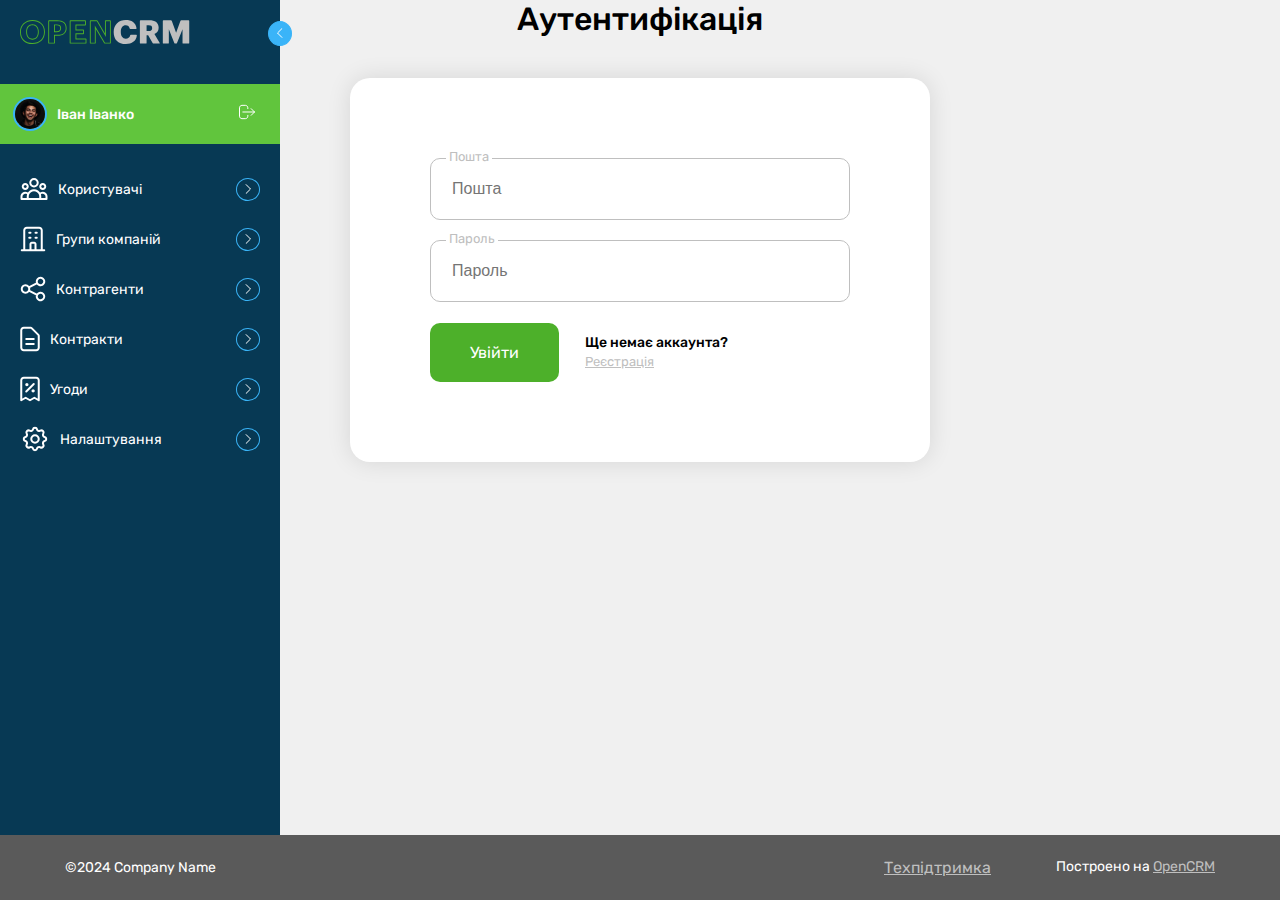
==== resources/views/dashboard/index.html @ ef846bdd "add sidenav" ====
<!DOCTYPE html>
<html lang="en">
<head>
    <meta charset="UTF-8">
    <meta name="viewport" content="width=device-width, initial-scale=1.0">
    <title>Авторизація | CRM</title>
    <link rel="stylesheet" href="../../css/style.css">
</head>
<body>
    <header>
        <nav class="sidenav">
            <img src="../../../assets/img/logolight.svg" alt="Logo" class="logo">
            <a href="" class="sidenav__green-item"><img src="../../../assets/img/avatar.png" alt="User">Іван Іванко</a>
            <ul>
                <li><a href=""><img src="../../../assets/img/icon/users.svg" alt="User">Користувачі</a></li>
                <li><a href=""><img src="../../../assets/img/icon/groups company.svg" alt="Groups company">Групи компаній</a></li>
                <li><a href=""><img src="../../../assets/img/icon/counterparties.svg" alt="Counterparties">Контрагенти</a></li>
                <li><a href=""><img src="../../../assets/img/icon/document.svg" alt="Document">Контракти</a></li>
                <li><a href=""><img src="../../../assets/img/icon/discount.svg" alt="Discount">Угоди</a></li>
                <li><a href=""><img src="../../../assets/img/icon/settings.svg" alt="Settings">Налаштування</a></li>
            </ul>
        </nav>
    </header>
    <main>
        <h1 class="title">Аутентифікація</h1>
        <form action="" style="width: 580px;" class="form">
            <div class="form__input-text">
                <input type="email" name="email" placeholder="Пошта" id="email">
                <label for="email">Пошта</label>
            </div>
            <div class="form__input-text">
                <input type="password" name="password" placeholder="Пароль" id="password">
                <label for="password">Пароль</label>
            </div>
            <div class="form__bottom">
                <a href="" class="button btn-success">Увійти</a>
                <div class="form__bottom-right">
                    <h6 class="block-title">Ще немає аккаунта?</h6>
                    <a href="register.html" class="block-subtitle">Реєстрація</a>
                </div>
            </div>
        </form>
    </main>
    <footer class="footer">
        <h6 class="footer__text">©2024 Company Name</h6>
        <div class="footer__right">
            <a href="" class="link">Техпідтримка</a>
            <h6 class="footer__text">Построено на <a href="" class="link">OpenCRM</a></h6>
        </div>
    </footer>
</body>
</html>
---- resources/css/style.css ----
@import url('https://fonts.googleapis.com/css2?family=Rubik:wght@400;500&display=swap');
/* ~~~~~~~~~~~~ Reset style ~~~~~~~~~~~~ */
* {box-sizing: border-box;}
h1, h2, h3, h4, p {margin-top: 0;margin-bottom: 0;}
ul {margin-top: 0;margin-bottom: 0;padding-left: 0;}
img {display: block;max-width: 100%;height: auto;}
body {
    overflow: hidden;
    background-color: var(--clr-neutral);
    font-family: 'Rubik', sans-serif;
    margin: 0;

    display: flex;
    flex-direction: column;
    min-height: 100vh;
}
main {flex-grow: 1;}
/* ~~~~~~~~~~~~~~~~~~~~~~~~~~~~~~~~~~~~~~ */
:root {
    --clr-primary: #4DB02A;
    --clr-lightsuccess: #61c53d;
    --clr-neutral: #F0F0F0;
    --clr-grey: #5A5A5A;
    --clr-lightgrey: #BFBFBF;
    --clr-secondary: #073954;
    --clr-lightsecondary: #3AB4F8;
}
.title {
    font-family: 'Rubik', sans-serif;
    font-weight: 500;
    font-size: 36;
    text-align: center;
}
.block-title {
    font-size: 14px;
    color: black;
    font-weight: 500;
    margin: 0;
}
.block-subtitle {
    color: var(--clr-lightgrey);
    font-size: 13px;
}
.button {
    padding: 20px 40px;
    border-radius: 10px;
    background-color: var(--clr-primary);
    color: white;
    text-decoration: none;
    transition: 0.2s;
}
.button:hover {
    background-color: var(--clr-lightsuccess);
}
.link {
    color: var(--clr-lightgrey);
}
/* ~~~~~~~~~~~~~~~ Header ~~~~~~~~~~~~~~~ */
.logo {
    width: 300px;
    margin: 50px auto 75px;
}
/* ~~~~~~~~~~~~~~ Sidenav ~~~~~~~~~~~~~~~ */
.sidenav {
    height: 100%;
    width: 280px;
    position: fixed;
    z-index: 1;
    background-color: var(--clr-secondary);
    padding-top: 20px;
}
.sidenav::after {
    content: url('../../assets/img/icon/arrow.svg');
    position: absolute;
    transform: rotate(180deg);
    top: 21px;
    right: -32px;
    padding: 2px 8px;
    border: solid 1px var(--clr-lightsecondary);
    border-radius: 50%;
    margin-right: 20px;
    transition: 0.2s;
    cursor: pointer;
    background-color: var(--clr-lightsecondary);
}
.sidenav .logo {
    width: 170px;
    margin: 0 0 0 20px;
}
.sidenav ul li {
    height: 50px;
    width: 100%;
    display: flex;
    justify-content: space-between;
    align-items: center;
}
.sidenav ul li a::after {
    content: url('../../assets/img/icon/arrow.svg');
    position: absolute;
    right: 0;
    padding: 2px 8px;
    border: solid 1px var(--clr-lightsecondary);
    border-radius: 50%;
    margin-right: 20px;
    transition: 0.2s;
}
.sidenav ul li a {
    width: 100%;
    display: flex;
    align-items: center;
    gap: 10px;
    text-decoration: none;
    font-size: 14px;
    color: white;
    padding: 20px;
}
.sidenav__green-item {
    width: 100%;
    display: flex;
    align-items: center;
    gap: 10px;
    text-decoration: none;
    font-size: 14px;
    color: white;
    padding: 13px;
    background-color: var(--clr-lightsuccess);
    margin: 40px 0 20px;
    font-weight: 500;
}
.sidenav__green-item img {
    border-radius: 50%;
    border: solid 2px var(--clr-lightsecondary);
}
.sidenav__green-item::after {
    content: url('../../assets/img/icon/exit.svg');
    position: absolute;
    right: 0;
    margin-right: 25px;
    transition: 0.2s;
}
.sidenav ul li a:hover::after {
    background-color: var(--clr-lightsecondary);
}
.sidenav ul li:hover {
    box-shadow: 0 0 10px #00000038;
}
/* ~~~~~~~~~~~~~~~~ Form ~~~~~~~~~~~~~~~~ */
form {
    padding: 80px;
    background-color: white;
    border-radius: 20px;
    box-shadow: 0 0 25px #0000001c;
    margin: 40px auto 0;
}
.form__input-text {
    position: relative;
}
.form__input-text input {
    border: none;
    outline: none;
    font-size: 16px;
    padding: 21px;
    border-radius: 10px;
    border: solid 1px var(--clr-lightgrey);
    color: var(--clr-lightgrey);
    position: relative;
    margin-bottom: 20px;
    transition: 0.2s;
    width: 100%;
}
.form__input-text label {
    position: absolute;
    left: 16px;
    top: -9px;
    background-color: white;
    padding: 0 3px;
    font-size: 13px;
    color: var(--clr-lightgrey);
}
.form__input-text input:focus {
    box-shadow: 0 0 10px rgba(0, 0, 0, 0.11);
    border: solid 1px black;
    color: black;
}
.form__bottom {
    display: flex;
    justify-content: space-between;
    align-items: center;
    width: 298px;
    height: 60px;
}
/* ~~~~~~~~~~~~~~~ Footer ~~~~~~~~~~~~~~~ */
footer {
    flex-shrink: 0;
    background-color: var(--clr-grey);
    height: 65px;
    width: 100%;
    padding: 20px 65px;
    display: flex;
    justify-content: space-between;
    align-items: center;
    z-index: 2;
}
.footer__text {
    margin: 0;
    font-size: 14px;
    font-weight: 400;
    color: white;
}
.footer__right {
    display: flex;
    justify-content: space-between;
    gap: 65px;
}
/* ~~~~~~~~~~~~~~~~ Media ~~~~~~~~~~~~~~~ */
@media screen and (max-height: 450px) {
    .sidenav {padding-top: 15px;}
    .sidenav a {font-size: 18px;}
}
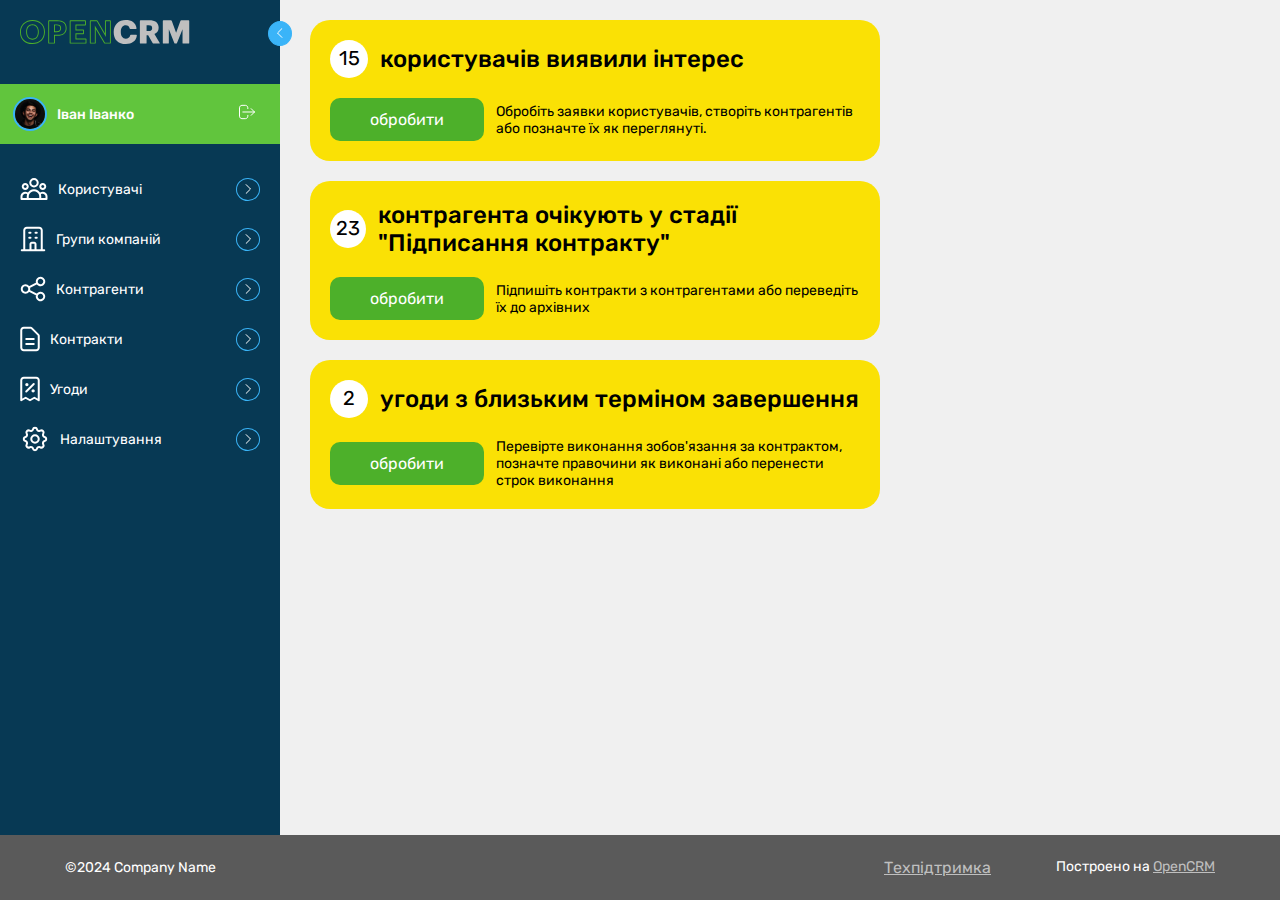
==== commit 18dc1477: "edit dashboard" ====
--- a/resources/views/dashboard/index.html
+++ b/resources/views/dashboard/index.html
@@ -12,34 +12,50 @@
             <img src="../../../assets/img/logolight.svg" alt="Logo" class="logo">
             <a href="" class="sidenav__green-item"><img src="../../../assets/img/avatar.png" alt="User">Іван Іванко</a>
             <ul>
-                <li><a href=""><img src="../../../assets/img/icon/users.svg" alt="User">Користувачі</a></li>
-                <li><a href=""><img src="../../../assets/img/icon/groups company.svg" alt="Groups company">Групи компаній</a></li>
-                <li><a href=""><img src="../../../assets/img/icon/counterparties.svg" alt="Counterparties">Контрагенти</a></li>
-                <li><a href=""><img src="../../../assets/img/icon/document.svg" alt="Document">Контракти</a></li>
-                <li><a href=""><img src="../../../assets/img/icon/discount.svg" alt="Discount">Угоди</a></li>
-                <li><a href=""><img src="../../../assets/img/icon/settings.svg" alt="Settings">Налаштування</a></li>
+                <li><a href=""><img src="../../../assets/img/icons/users.svg" alt="User">Користувачі</a></li>
+                <li><a href=""><img src="../../../assets/img/icons/groups company.svg" alt="Groups company">Групи компаній</a></li>
+                <li><a href=""><img src="../../../assets/img/icons/counterparties.svg" alt="Counterparties">Контрагенти</a></li>
+                <li><a href=""><img src="../../../assets/img/icons/document.svg" alt="Document">Контракти</a></li>
+                <li><a href=""><img src="../../../assets/img/icons/discount.svg" alt="Discount">Угоди</a></li>
+                <li><a href=""><img src="../../../assets/img/icons/settings.svg" alt="Settings">Налаштування</a></li>
             </ul>
         </nav>
     </header>
     <main>
-        <h1 class="title">Аутентифікація</h1>
-        <form action="" style="width: 580px;" class="form">
-            <div class="form__input-text">
-                <input type="email" name="email" placeholder="Пошта" id="email">
-                <label for="email">Пошта</label>
-            </div>
-            <div class="form__input-text">
-                <input type="password" name="password" placeholder="Пароль" id="password">
-                <label for="password">Пароль</label>
-            </div>
-            <div class="form__bottom">
-                <a href="" class="button btn-success">Увійти</a>
-                <div class="form__bottom-right">
-                    <h6 class="block-title">Ще немає аккаунта?</h6>
-                    <a href="register.html" class="block-subtitle">Реєстрація</a>
+        <div class="container">
+            <section class="widgets">
+                <div class="widget-summary-alert">
+                    <div class="widget-summary-alert__flex">
+                        <h5 class="widget-summary-alert__count">15</h5>
+                        <h5 class="widget-summary-alert__info">користувачів виявили інтерес</h5>
+                    </div>
+                    <div class="widget-summary-alert__flex">
+                        <a href="" class="medium-btn button">обробити</a>
+                        <p class="widget-summary-alert__advice">Обробіть заявки користувачів, створіть контрагентів або позначте їх як переглянуті.</p>
+                    </div>
+                </div>
+                <div class="widget-summary-alert">
+                    <div class="widget-summary-alert__flex">
+                        <h5 class="widget-summary-alert__count">23</h5>
+                        <h5 class="widget-summary-alert__info">контрагента очікують у стадії "Підписання контракту"</h5>
+                    </div>
+                    <div class="widget-summary-alert__flex">
+                        <a href="" class="medium-btn button">обробити</a>
+                        <p class="widget-summary-alert__advice">Підпишіть контракти з контрагентами або переведіть їх до архівних</p>
+                    </div>
+                </div>
+                <div class="widget-summary-alert">
+                    <div class="widget-summary-alert__flex">
+                        <h5 class="widget-summary-alert__count">2</h5>
+                        <h5 class="widget-summary-alert__info">угоди з близьким терміном завершення</h5>
+                    </div>
+                    <div class="widget-summary-alert__flex">
+                        <a href="" class="medium-btn button">обробити</a>
+                        <p class="widget-summary-alert__advice">Перевірте виконання зобов'язання за контрактом, позначте правочини як виконані або перенести строк виконання</p>
+                    </div>
                 </div>
             </div>
-        </form>
+        </section>
     </main>
     <footer class="footer">
         <h6 class="footer__text">©2024 Company Name</h6>
--- a/resources/css/style.css
+++ b/resources/css/style.css
@@ -24,6 +24,12 @@
     --clr-lightgrey: #BFBFBF;
     --clr-secondary: #073954;
     --clr-lightsecondary: #3AB4F8;
+    --clr-warning: #FAE105;
+    --clr-secondary20: #DEF3FE;
+}
+.container {
+    margin-left: 290px;
+    padding: 20px;
 }
 .title {
     font-family: 'Rubik', sans-serif;
@@ -52,6 +58,7 @@
 .button:hover {
     background-color: var(--clr-lightsuccess);
 }
+.medium-btn {padding: 12px 40px;}
 .link {
     color: var(--clr-lightgrey);
 }
@@ -59,6 +66,47 @@
 .logo {
     width: 300px;
     margin: 50px auto 75px;
+}
+/* ~~~~~~~~~~~~~~~ Widget ~~~~~~~~~~~~~~~ */
+.widgets {
+    display: flex;
+    flex-direction: column;
+    gap: 20px;
+}
+.widget-summary-alert {
+    width: 60%;
+    background-color: var(--clr-warning);
+    padding: 20px;
+    border-radius: 20px;
+    display: flex;
+    flex-direction: column;
+    gap: 20px;
+}
+.widget-summary-alert__flex {
+    display: flex;
+    align-items: center;
+    gap: 12px;
+}
+.widget-summary-alert__count {
+    font-size: 20px;
+    font-weight: 400;
+    background-color: white;
+    /* padding: 10px 12px; */
+    width: 38px;
+    height: 38px;
+    text-align: center;
+    vertical-align: auto;
+    border-radius: 50%;
+    padding: 6px;
+    margin: 0;
+}
+.widget-summary-alert__info {
+    font-size: 24px;
+    font-weight: 500;
+    margin: 0;
+}
+.widget-summary-alert__advice {
+    font-size: 14px;
 }
 /* ~~~~~~~~~~~~~~ Sidenav ~~~~~~~~~~~~~~~ */
 .sidenav {
@@ -70,7 +118,7 @@
     padding-top: 20px;
 }
 .sidenav::after {
-    content: url('../../assets/img/icon/arrow.svg');
+    content: url('../../assets/img/icons/arrow.svg');
     position: absolute;
     transform: rotate(180deg);
     top: 21px;
@@ -95,7 +143,7 @@
     align-items: center;
 }
 .sidenav ul li a::after {
-    content: url('../../assets/img/icon/arrow.svg');
+    content: url('../../assets/img/icons/arrow.svg');
     position: absolute;
     right: 0;
     padding: 2px 8px;
@@ -132,7 +180,7 @@
     border: solid 2px var(--clr-lightsecondary);
 }
 .sidenav__green-item::after {
-    content: url('../../assets/img/icon/exit.svg');
+    content: url('../../assets/img/icons/exit.svg');
     position: absolute;
     right: 0;
     margin-right: 25px;
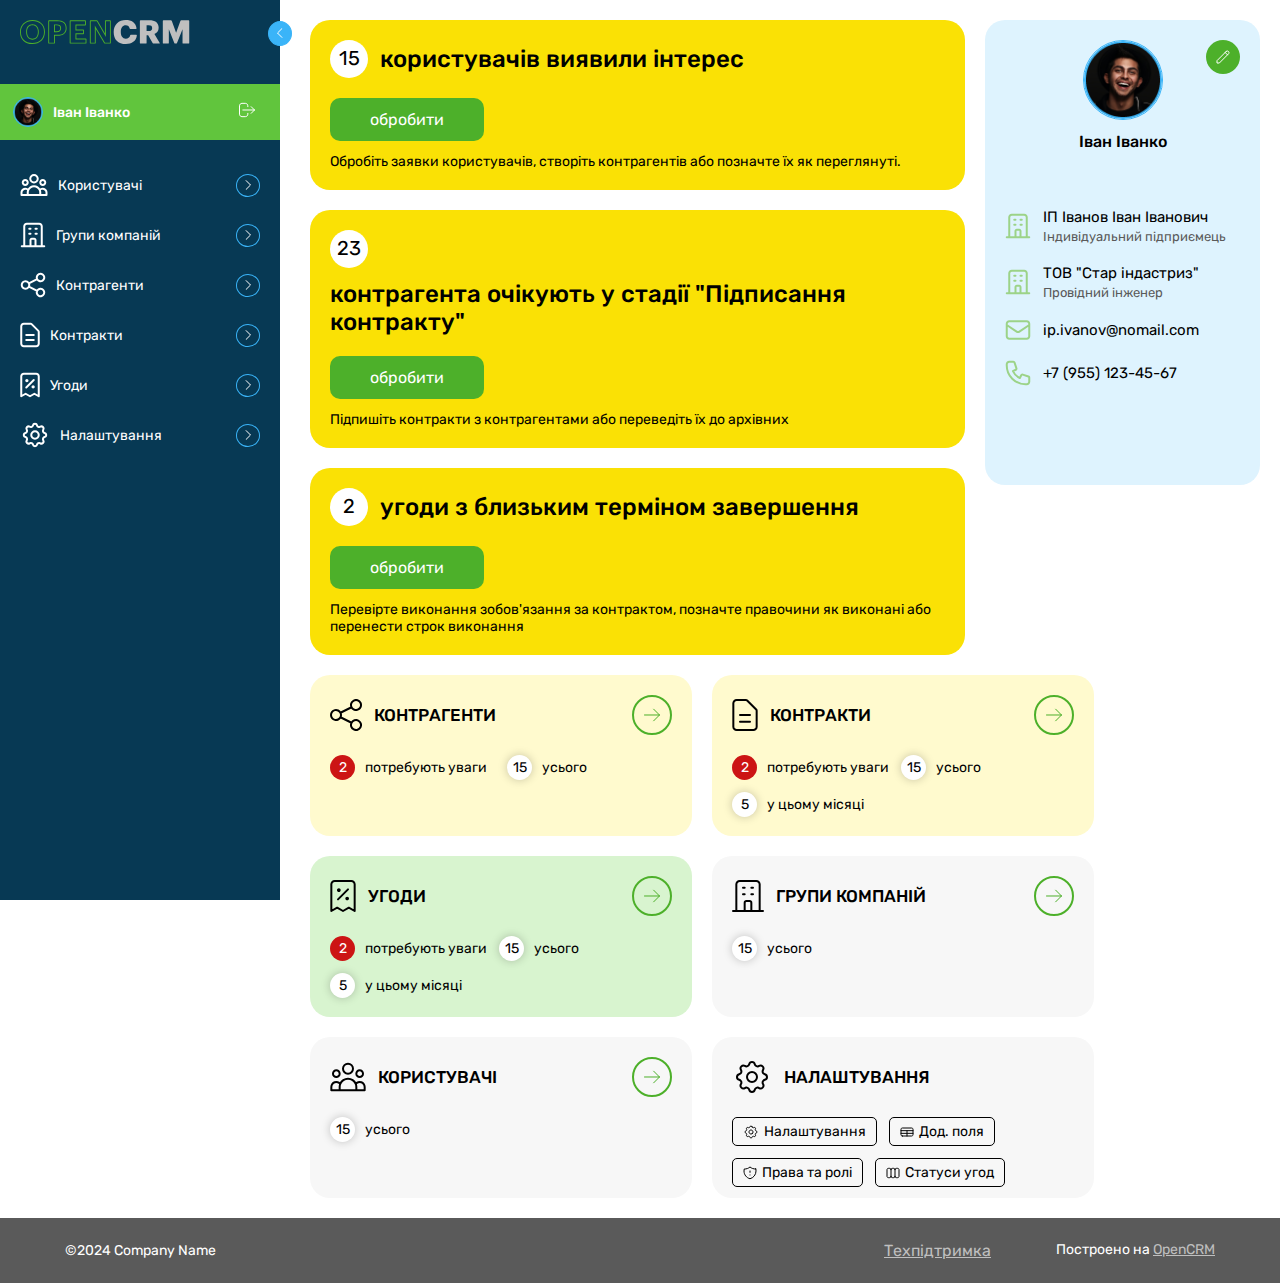
==== commit 4f002e55: "finished develop panel" ====
--- a/resources/views/dashboard/index.html
+++ b/resources/views/dashboard/index.html
@@ -6,11 +6,11 @@
     <title>Авторизація | CRM</title>
     <link rel="stylesheet" href="../../css/style.css">
 </head>
-<body>
+<body style="background-color: white;">
     <header>
         <nav class="sidenav">
             <img src="../../../assets/img/logolight.svg" alt="Logo" class="logo">
-            <a href="" class="sidenav__green-item"><img src="../../../assets/img/avatar.png" alt="User">Іван Іванко</a>
+            <a href="" class="sidenav__green-item"><img class="mini-avatar user-info__avatar" src="../../../assets/img/avatar.png" alt="User">Іван Іванко</a>
             <ul>
                 <li><a href=""><img src="../../../assets/img/icons/users.svg" alt="User">Користувачі</a></li>
                 <li><a href=""><img src="../../../assets/img/icons/groups company.svg" alt="Groups company">Групи компаній</a></li>
@@ -23,39 +23,206 @@
     </header>
     <main>
         <div class="container">
-            <section class="widgets">
-                <div class="widget-summary-alert">
-                    <div class="widget-summary-alert__flex">
-                        <h5 class="widget-summary-alert__count">15</h5>
-                        <h5 class="widget-summary-alert__info">користувачів виявили інтерес</h5>
-                    </div>
-                    <div class="widget-summary-alert__flex">
-                        <a href="" class="medium-btn button">обробити</a>
-                        <p class="widget-summary-alert__advice">Обробіть заявки користувачів, створіть контрагентів або позначте їх як переглянуті.</p>
-                    </div>
-                </div>
-                <div class="widget-summary-alert">
-                    <div class="widget-summary-alert__flex">
-                        <h5 class="widget-summary-alert__count">23</h5>
-                        <h5 class="widget-summary-alert__info">контрагента очікують у стадії "Підписання контракту"</h5>
-                    </div>
-                    <div class="widget-summary-alert__flex">
-                        <a href="" class="medium-btn button">обробити</a>
-                        <p class="widget-summary-alert__advice">Підпишіть контракти з контрагентами або переведіть їх до архівних</p>
-                    </div>
-                </div>
-                <div class="widget-summary-alert">
-                    <div class="widget-summary-alert__flex">
-                        <h5 class="widget-summary-alert__count">2</h5>
-                        <h5 class="widget-summary-alert__info">угоди з близьким терміном завершення</h5>
-                    </div>
-                    <div class="widget-summary-alert__flex">
-                        <a href="" class="medium-btn button">обробити</a>
-                        <p class="widget-summary-alert__advice">Перевірте виконання зобов'язання за контрактом, позначте правочини як виконані або перенести строк виконання</p>
-                    </div>
-                </div>
-            </div>
-        </section>
+            <section class="widgets row">
+                <div class="column" style="width: 100%;">
+                    <div class="widget">
+                        <div class="widget__flex">
+                            <h5 class="widget-summary-alert__count">15</h5>
+                            <h5 class="widget-summary-alert__info">користувачів виявили інтерес</h5>
+                        </div>
+                        <div class="widget__flex">
+                            <a href="" class="medium-btn button">обробити</a>
+                            <p class="widget-summary-alert__advice">Обробіть заявки користувачів, створіть контрагентів або позначте їх як переглянуті.</p>
+                        </div>
+                    </div>
+                    <div class="widget">
+                        <div class="widget__flex">
+                            <h5 class="widget-summary-alert__count">23</h5>
+                            <h5 class="widget-summary-alert__info">контрагента очікують у стадії "Підписання контракту"</h5>
+                        </div>
+                        <div class="widget__flex">
+                            <a href="" class="medium-btn button">обробити</a>
+                            <p class="widget-summary-alert__advice">Підпишіть контракти з контрагентами або переведіть їх до архівних</p>
+                        </div>
+                    </div>
+                    <div class="widget">
+                        <div class="widget__flex">
+                            <h5 class="widget-summary-alert__count">2</h5>
+                            <h5 class="widget-summary-alert__info">угоди з близьким терміном завершення</h5>
+                        </div>
+                        <div class="widget__flex">
+                            <a href="" class="medium-btn button">обробити</a>
+                            <p class="widget-summary-alert__advice">Перевірте виконання зобов'язання за контрактом, позначте правочини як виконані або перенести строк виконання</p>
+                        </div>
+                    </div>
+                </div>
+                <div class="user-info widget">
+                    <div class="user-info__top">
+                        <a class="user-info__edit edit-btn" href=""><img src="../../../assets/img/icons/edit.svg" alt="Edit"></a>
+                        <img class="user-info__avatar" src="../../../assets/img/avatar.png" alt="Avatar">
+                        <h6 class="user-info__name">Іван Іванко</h6>
+                    </div>
+                    <div class="user-info__bottom">
+                        <ul class="user-info__bottom-list">
+                            <li class="user-info__item">
+                                <svg width="26" height="26" viewBox="0 0 26 26" fill="none" xmlns="http://www.w3.org/2000/svg"><path d="M21.75 24.25V4.25C21.75 3.58696 21.4866 2.95107 21.0178 2.48223C20.5489 2.01339 19.913 1.75 19.25 1.75H6.75C6.08696 1.75 5.45107 2.01339 4.98223 2.48223C4.51339 2.95107 4.25 3.58696 4.25 4.25V24.25M21.75 24.25H4.25M21.75 24.25H24.25M21.75 24.25H15.5M4.25 24.25H1.75M4.25 24.25H10.5M15.5 24.25V18C15.5 17.6685 15.3683 17.3505 15.1339 17.1161C14.8995 16.8817 14.5815 16.75 14.25 16.75H11.75C11.4185 16.75 11.1005 16.8817 10.8661 17.1161C10.6317 17.3505 10.5 17.6685 10.5 18V24.25M15.5 24.25H10.5M9.25 6.75H10.5M9.25 11.75H10.5M15.5 6.75H16.75M15.5 11.75H16.75" stroke="#9CD388" stroke-width="2" stroke-linecap="round" stroke-linejoin="round"/></svg>
+                                <div class="user-info__item-content">
+                                    <h6 class="user-info__title">ІП Іванов Іван Іванович</h6>
+                                    <p class="user-info__description">Індивідуальний підприємець</p>
+                                </div>
+                            </li>
+                            <li class="user-info__item">
+                                <svg width="26" height="26" viewBox="0 0 26 26" fill="none" xmlns="http://www.w3.org/2000/svg"><path d="M21.75 24.25V4.25C21.75 3.58696 21.4866 2.95107 21.0178 2.48223C20.5489 2.01339 19.913 1.75 19.25 1.75H6.75C6.08696 1.75 5.45107 2.01339 4.98223 2.48223C4.51339 2.95107 4.25 3.58696 4.25 4.25V24.25M21.75 24.25H4.25M21.75 24.25H24.25M21.75 24.25H15.5M4.25 24.25H1.75M4.25 24.25H10.5M15.5 24.25V18C15.5 17.6685 15.3683 17.3505 15.1339 17.1161C14.8995 16.8817 14.5815 16.75 14.25 16.75H11.75C11.4185 16.75 11.1005 16.8817 10.8661 17.1161C10.6317 17.3505 10.5 17.6685 10.5 18V24.25M15.5 24.25H10.5M9.25 6.75H10.5M9.25 11.75H10.5M15.5 6.75H16.75M15.5 11.75H16.75" stroke="#9CD388" stroke-width="2" stroke-linecap="round" stroke-linejoin="round"/></svg>
+                                <div class="user-info__item-content">
+                                    <h6 class="user-info__title">ТОВ "Стар індастриз"</h6>
+                                    <p class="user-info__description">Провідний інженер</p>
+                                </div>
+                            </li>
+                            <li class="user-info__item">
+                                <svg width="26" height="20" viewBox="0 0 26 20" fill="none" xmlns="http://www.w3.org/2000/svg"><path d="M1.75 5L11.6125 11.575C12.0233 11.8491 12.5061 11.9954 13 11.9954C13.4939 11.9954 13.9767 11.8491 14.3875 11.575L24.25 5M4.25 18.75H21.75C22.413 18.75 23.0489 18.4866 23.5178 18.0178C23.9866 17.5489 24.25 16.913 24.25 16.25V3.75C24.25 3.08696 23.9866 2.45107 23.5178 1.98223C23.0489 1.51339 22.413 1.25 21.75 1.25H4.25C3.58696 1.25 2.95107 1.51339 2.48223 1.98223C2.01339 2.45107 1.75 3.08696 1.75 3.75V16.25C1.75 16.913 2.01339 17.5489 2.48223 18.0178C2.95107 18.4866 3.58696 18.75 4.25 18.75Z" stroke="#9CD388" stroke-width="2" stroke-linecap="round" stroke-linejoin="round"/></svg>
+                                <div class="user-info__item-content">
+                                    <h6 class="user-info__title">ip.ivanov@nomail.com</h6>
+                                </div>
+                            </li>
+                            <li class="user-info__item">
+                                <svg width="26" height="26" viewBox="0 0 26 26" fill="none" xmlns="http://www.w3.org/2000/svg"><path d="M2.48223 2.48223C2.01339 2.95107 1.75 3.58696 1.75 4.25V5.5C1.75 15.855 10.145 24.25 20.5 24.25H21.75C22.413 24.25 23.0489 23.9866 23.5178 23.5178C23.9866 23.0489 24.25 22.413 24.25 21.75V17.6512C24.2501 17.3888 24.1675 17.133 24.0141 16.9201C23.8606 16.7071 23.644 16.5479 23.395 16.465L17.7787 14.5925C17.4933 14.4976 17.1833 14.5088 16.9054 14.6241C16.6276 14.7394 16.4007 14.9509 16.2662 15.22L14.8538 18.0413C11.7931 16.6584 9.34165 14.2069 7.95875 11.1462L10.78 9.73375C11.0491 9.59932 11.2606 9.37237 11.3759 9.09456C11.4912 8.81674 11.5024 8.50667 11.4075 8.22125L9.535 2.605C9.45213 2.3562 9.29311 2.13975 9.08045 1.98631C8.86778 1.83287 8.61224 1.7502 8.35 1.75H4.25C3.58696 1.75 2.95107 2.01339 2.48223 2.48223Z" stroke="#9CD388" stroke-width="2" stroke-linecap="round" stroke-linejoin="round"/></svg>                      
+                                <div class="user-info__item-content">
+                                    <h6 class="user-info__title">+7 (955) 123-45-67</h6>
+                                </div>
+                            </li>
+                        </ul>
+                    </div>
+                </div>
+            </section>
+            <!-- Mini widgets -->
+            <section class="mini-widgets" style="margin-top: 20px;">
+                <!-- mini widget -->
+                <div class="mini-widget widget">
+                    <div class="mini-widget__flex">
+                        <div class="widget__flex">
+                            <svg width="32" height="32" viewBox="0 0 32 32" fill="none" xmlns="http://www.w3.org/2000/svg"><path d="M10.4733 18.2367C10.81 17.5633 11 16.8033 11 16C11 15.1967 10.81 14.4367 10.4733 13.7633M10.4733 18.2367C9.96947 19.244 9.14031 20.0517 8.12013 20.5289C7.09995 21.0062 5.94852 21.125 4.85237 20.8662C3.75623 20.6073 2.77959 19.986 2.08066 19.1028C1.38173 18.2196 1.00146 17.1263 1.00146 16C1.00146 14.8737 1.38173 13.7804 2.08066 12.8972C2.77959 12.014 3.75623 11.3927 4.85237 11.1338C5.94852 10.875 7.09995 10.9938 8.12013 11.4711C9.14031 11.9483 9.96947 12.756 10.4733 13.7633M10.4733 18.2367L21.5266 23.7633M10.4733 13.7633L21.5266 8.23665M21.5266 23.7633C20.9334 24.9497 20.8358 26.3232 21.2553 27.5815C21.6747 28.8399 22.5769 29.8801 23.7633 30.4733C24.9497 31.0665 26.3232 31.1641 27.5815 30.7447C28.8399 30.3252 29.8801 29.4231 30.4733 28.2367C31.0665 27.0503 31.1641 25.6768 30.7447 24.4184C30.3252 23.1601 29.423 22.1199 28.2366 21.5267C27.6492 21.2329 27.0096 21.0578 26.3545 21.0112C25.6994 20.9647 25.0415 21.0476 24.4184 21.2553C23.16 21.6748 22.1198 22.5769 21.5266 23.7633ZM21.5266 8.23665C21.8204 8.82399 22.2269 9.34772 22.723 9.77795C23.2191 10.2082 23.7952 10.5365 24.4182 10.7441C25.0412 10.9517 25.699 11.0346 26.354 10.988C27.009 10.9414 27.6485 10.7662 28.2358 10.4725C28.8231 10.1788 29.3469 9.77223 29.7771 9.2761C30.2073 8.77997 30.5356 8.20396 30.7432 7.58096C30.9508 6.95796 31.0337 6.30016 30.9871 5.64513C30.9405 4.9901 30.7654 4.35066 30.4716 3.76332C29.8784 2.57714 28.8383 1.67519 27.5801 1.25589C26.3219 0.83659 24.9486 0.934286 23.7625 1.52749C22.5763 2.12069 21.6743 3.1608 21.255 4.41901C20.8357 5.67723 20.9334 7.05047 21.5266 8.23665Z" stroke="black" stroke-width="2" stroke-linecap="round" stroke-linejoin="round"/></svg>                                
+                            <h5 class="mini-widget__title">Контрагенти</h5>
+                        </div>
+                        <a href="" class="arrow-btn button"><img src="../../../assets/img/icons/full arrow.svg" alt=""></a>
+                    </div>
+                    <div class="mini-gap-widget__flex widget__flex" style="gap: 20px;">
+                        <div class="mini-widget__count-item">
+                            <h5 class="mini-widget__count-red mini-widget__count">2</h5>
+                            <p class="widget-summary-alert__advice">потребують уваги</p>
+                        </div>
+                        <div class="mini-widget__count-item">
+                            <h5 class=" mini-widget__count">15</h5>
+                            <p class="widget-summary-alert__advice">усього</p>
+                        </div>
+                    </div>
+                </div>
+                <!-- mini widget -->
+                <div class="mini-widget widget">
+                    <div class="mini-widget__flex">
+                        <div class="widget__flex">
+                            <svg width="26" height="32" viewBox="0 0 26 32" fill="none" xmlns="http://www.w3.org/2000/svg"><path d="M8.00016 16H18.0002M8.00016 22.6667H18.0002M21.3335 31H4.66683C3.78277 31 2.93493 30.6488 2.30981 30.0237C1.68469 29.3986 1.3335 28.5507 1.3335 27.6667V4.33333C1.3335 3.44928 1.68469 2.60143 2.30981 1.97631C2.93493 1.35119 3.78277 1 4.66683 1H13.9768C14.4188 1.00009 14.8427 1.17575 15.1552 1.48833L24.1785 10.5117C24.4911 10.8242 24.6667 11.248 24.6668 11.69V27.6667C24.6668 28.5507 24.3156 29.3986 23.6905 30.0237C23.0654 30.6488 22.2176 31 21.3335 31Z" stroke="black" stroke-width="2" stroke-linecap="round" stroke-linejoin="round"/></svg>                                
+                            <h5 class="mini-widget__title">Контракти</h5>
+                        </div>
+                        <a href="" class="arrow-btn button"><img src="../../../assets/img/icons/full arrow.svg" alt=""></a>
+                    </div>
+                    <div class="mini-gap-widget__flex widget__flex">
+                        <div class="mini-widget__count-item">
+                            <h5 class="mini-widget__count-red mini-widget__count">2</h5>
+                            <p class="widget-summary-alert__advice">потребують уваги</p>
+                        </div>
+                        <div class="mini-widget__count-item">
+                            <h5 class=" mini-widget__count">15</h5>
+                            <p class="widget-summary-alert__advice">усього</p>
+                        </div>
+                        <div class="mini-widget__count-item">
+                            <h5 class=" mini-widget__count">5</h5>
+                            <p class="widget-summary-alert__advice">у цьому місяці</p>
+                        </div>
+                    </div>
+                </div>
+                <!-- mini widget -->
+                <div class="primary-mini-widget mini-widget widget">
+                    <div class="mini-widget__flex">
+                        <div class="widget__flex">
+                            <svg width="26" height="32" viewBox="0 0 26 32" fill="none" xmlns="http://www.w3.org/2000/svg"><path d="M8.00016 19.3333L18.0002 9.33333M8.8335 10.1667H8.85016M17.1668 18.5H17.1835M24.6668 31V4.33333C24.6668 3.44928 24.3156 2.60143 23.6905 1.97631C23.0654 1.35119 22.2176 1 21.3335 1H4.66683C3.78277 1 2.93493 1.35119 2.30981 1.97631C1.68469 2.60143 1.3335 3.44928 1.3335 4.33333V31L7.16683 27.6667L13.0002 31L18.8335 27.6667L24.6668 31ZM9.66683 10.1667C9.66683 10.3877 9.57903 10.5996 9.42275 10.7559C9.26647 10.9122 9.05451 11 8.8335 11C8.61248 11 8.40052 10.9122 8.24424 10.7559C8.08796 10.5996 8.00016 10.3877 8.00016 10.1667C8.00016 9.94565 8.08796 9.73369 8.24424 9.57741C8.40052 9.42113 8.61248 9.33333 8.8335 9.33333C9.05451 9.33333 9.26647 9.42113 9.42275 9.57741C9.57903 9.73369 9.66683 9.94565 9.66683 10.1667ZM18.0002 18.5C18.0002 18.721 17.9124 18.933 17.7561 19.0893C17.5998 19.2455 17.3878 19.3333 17.1668 19.3333C16.9458 19.3333 16.7339 19.2455 16.5776 19.0893C16.4213 18.933 16.3335 18.721 16.3335 18.5C16.3335 18.279 16.4213 18.067 16.5776 17.9107C16.7339 17.7545 16.9458 17.6667 17.1668 17.6667C17.3878 17.6667 17.5998 17.7545 17.7561 17.9107C17.9124 18.067 18.0002 18.279 18.0002 18.5Z" stroke="black" stroke-width="2" stroke-linecap="round" stroke-linejoin="round"/></svg>                                
+                            <h5 class="mini-widget__title">Угоди</h5>
+                        </div>
+                        <a href="" class="arrow-btn button"><img src="../../../assets/img/icons/full arrow.svg" alt=""></a>
+                    </div>
+                    <div class="mini-gap-widget__flex widget__flex">
+                        <div class="mini-widget__count-item">
+                            <h5 class="mini-widget__count-red mini-widget__count">2</h5>
+                            <p class="widget-summary-alert__advice">потребують уваги</p>
+                        </div>
+                        <div class="mini-widget__count-item">
+                            <h5 class=" mini-widget__count">15</h5>
+                            <p class="widget-summary-alert__advice">усього</p>
+                        </div>
+                        <div class="mini-widget__count-item">
+                            <h5 class=" mini-widget__count">5</h5>
+                            <p class="widget-summary-alert__advice">у цьому місяці</p>
+                        </div>
+                    </div>
+                </div>
+                <!-- mini widget -->
+                <div class="grey-mini-widget mini-widget widget">
+                    <div class="mini-widget__flex">
+                        <div class="widget__flex">
+                            <svg width="32" height="32" viewBox="0 0 32 32" fill="none" xmlns="http://www.w3.org/2000/svg"><path d="M27.6667 31V4.33333C27.6667 3.44928 27.3155 2.60143 26.6904 1.97631C26.0652 1.35119 25.2174 1 24.3333 1H7.66667C6.78261 1 5.93477 1.35119 5.30964 1.97631C4.68452 2.60143 4.33333 3.44928 4.33333 4.33333V31M27.6667 31H4.33333M27.6667 31H31M27.6667 31H19.3333M4.33333 31H1M4.33333 31H12.6667M19.3333 31V22.6667C19.3333 22.2246 19.1577 21.8007 18.8452 21.4882C18.5326 21.1756 18.1087 21 17.6667 21H14.3333C13.8913 21 13.4674 21.1756 13.1548 21.4882C12.8423 21.8007 12.6667 22.2246 12.6667 22.6667V31M19.3333 31H12.6667M11 7.66667H12.6667M11 14.3333H12.6667M19.3333 7.66667H21M19.3333 14.3333H21" stroke="black" stroke-width="2" stroke-linecap="round" stroke-linejoin="round"/></svg>
+                            <h5 class="mini-widget__title">Групи компаній</h5>
+                        </div>
+                        <a href="" class="arrow-btn button"><img src="../../../assets/img/icons/full arrow.svg" alt=""></a>
+                    </div>
+                    <div class="mini-gap-widget__flex widget__flex">
+                        <div class="mini-widget__count-item">
+                            <h5 class=" mini-widget__count">15</h5>
+                            <p class="widget-summary-alert__advice">усього</p>
+                        </div>
+                    </div>
+                </div>
+                <!-- mini widget -->
+                <div class="grey-mini-widget mini-widget widget">
+                    <div class="mini-widget__flex">
+                        <div class="widget__flex">
+                            <svg width="36" height="30" viewBox="0 0 36 30" fill="none" xmlns="http://www.w3.org/2000/svg"><path d="M26.3335 28.3333H34.6668V25C34.6668 23.9608 34.3429 22.9476 33.7404 22.101C33.1379 21.2544 32.2865 20.6166 31.3047 20.2762C30.323 19.9358 29.2595 19.9098 28.2623 20.2017C27.265 20.4936 26.3834 21.0889 25.7402 21.905M26.3335 28.3333H9.66683M26.3335 28.3333V25C26.3335 23.9066 26.1235 22.8616 25.7402 21.905M25.7402 21.905C25.1212 20.3582 24.0531 19.0324 22.6735 18.0985C21.2939 17.1646 19.6661 16.6655 18.0002 16.6655C16.3342 16.6655 14.7064 17.1646 13.3268 18.0985C11.9472 19.0324 10.8791 20.3582 10.2602 21.905M9.66683 28.3333H1.3335V25C1.33357 23.9608 1.65739 22.9476 2.25993 22.101C2.86248 21.2544 3.71381 20.6166 4.69558 20.2762C5.67735 19.9358 6.74079 19.9098 7.73806 20.2017C8.73533 20.4936 9.61688 21.0889 10.2602 21.905M9.66683 28.3333V25C9.66683 23.9066 9.87683 22.8616 10.2602 21.905M23.0002 6.66663C23.0002 7.99271 22.4734 9.26448 21.5357 10.2022C20.598 11.1398 19.3262 11.6666 18.0002 11.6666C16.6741 11.6666 15.4023 11.1398 14.4646 10.2022C13.5269 9.26448 13.0002 7.99271 13.0002 6.66663C13.0002 5.34054 13.5269 4.06877 14.4646 3.13109C15.4023 2.19341 16.6741 1.66663 18.0002 1.66663C19.3262 1.66663 20.598 2.19341 21.5357 3.13109C22.4734 4.06877 23.0002 5.34054 23.0002 6.66663ZM33.0002 11.6666C33.0002 12.5507 32.649 13.3985 32.0239 14.0236C31.3987 14.6488 30.5509 15 29.6668 15C28.7828 15 27.9349 14.6488 27.3098 14.0236C26.6847 13.3985 26.3335 12.5507 26.3335 11.6666C26.3335 10.7826 26.6847 9.93473 27.3098 9.3096C27.9349 8.68448 28.7828 8.33329 29.6668 8.33329C30.5509 8.33329 31.3987 8.68448 32.0239 9.3096C32.649 9.93473 33.0002 10.7826 33.0002 11.6666ZM9.66683 11.6666C9.66683 12.5507 9.31564 13.3985 8.69052 14.0236C8.0654 14.6488 7.21755 15 6.3335 15C5.44944 15 4.60159 14.6488 3.97647 14.0236C3.35135 13.3985 3.00016 12.5507 3.00016 11.6666C3.00016 10.7826 3.35135 9.93473 3.97647 9.3096C4.60159 8.68448 5.44944 8.33329 6.3335 8.33329C7.21755 8.33329 8.0654 8.68448 8.69052 9.3096C9.31564 9.93473 9.66683 10.7826 9.66683 11.6666Z" stroke="black" stroke-width="2" stroke-linecap="round" stroke-linejoin="round"/> </svg>                                
+                            <h5 class="mini-widget__title">Користувачі</h5>
+                        </div>
+                        <a href="" class="arrow-btn button"><img src="../../../assets/img/icons/full arrow.svg" alt=""></a>
+                    </div>
+                    <div class="mini-gap-widget__flex widget__flex">
+                        <div class="mini-widget__count-item">
+                            <h5 class=" mini-widget__count">15</h5>
+                            <p class="widget-summary-alert__advice">усього</p>
+                        </div>
+                    </div>
+                </div>
+                <!-- mini widget -->
+                <div class="grey-mini-widget mini-widget widget">
+                    <div class="widget__flex">
+                        <svg width="40" height="40" viewBox="0 0 40 40" fill="none" xmlns="http://www.w3.org/2000/svg"><path d="M22.7917 7.195C22.0817 4.26833 17.9183 4.26833 17.2083 7.195C16.7483 9.08667 14.5817 9.98333 12.9217 8.97C10.3483 7.40333 7.405 10.3483 8.97167 12.92C9.20717 13.3063 9.34815 13.7427 9.38311 14.1937C9.41808 14.6447 9.34606 15.0976 9.17291 15.5156C8.99976 15.9335 8.73037 16.3047 8.38667 16.5988C8.04296 16.893 7.63467 17.1018 7.195 17.2083C4.26833 17.9183 4.26833 22.0817 7.195 22.7917C7.63427 22.8985 8.04214 23.1075 8.38545 23.4016C8.72877 23.6957 8.99783 24.0667 9.17079 24.4844C9.34374 24.9021 9.41569 25.3547 9.38081 25.8054C9.34592 26.2561 9.20517 26.6922 8.97 27.0783C7.40333 29.6517 10.3483 32.595 12.92 31.0283C13.3063 30.7928 13.7427 30.6519 14.1937 30.6169C14.6447 30.5819 15.0976 30.6539 15.5156 30.8271C15.9335 31.0002 16.3047 31.2696 16.5988 31.6133C16.893 31.957 17.1018 32.3653 17.2083 32.805C17.9183 35.7317 22.0817 35.7317 22.7917 32.805C22.8985 32.3657 23.1075 31.9579 23.4016 31.6145C23.6957 31.2712 24.0667 31.0022 24.4844 30.8292C24.9021 30.6563 25.3547 30.5843 25.8054 30.6192C26.2561 30.6541 26.6922 30.7948 27.0783 31.03C29.6517 32.5967 32.595 29.6517 31.0283 27.08C30.7928 26.6937 30.6519 26.2573 30.6169 25.8063C30.5819 25.3553 30.6539 24.9024 30.8271 24.4844C31.0002 24.0665 31.2696 23.6953 31.6133 23.4012C31.957 23.107 32.3653 22.8982 32.805 22.7917C35.7317 22.0817 35.7317 17.9183 32.805 17.2083C32.3657 17.1015 31.9579 16.8925 31.6145 16.5984C31.2712 16.3043 31.0022 15.9333 30.8292 15.5156C30.6563 15.0979 30.5843 14.6453 30.6192 14.1946C30.6541 13.7439 30.7948 13.3078 31.03 12.9217C32.5967 10.3483 29.6517 7.405 27.08 8.97167C26.6937 9.20717 26.2573 9.34815 25.8063 9.38311C25.3553 9.41808 24.9024 9.34606 24.4844 9.17291C24.0665 8.99976 23.6953 8.73037 23.4012 8.38667C23.107 8.04296 22.8982 7.63467 22.7917 7.195Z" stroke="black" stroke-width="2" stroke-linecap="round" stroke-linejoin="round"/><path d="M23.5355 23.5355C24.4732 22.5979 25 21.3261 25 20C25 18.6739 24.4732 17.4021 23.5355 16.4645C22.5979 15.5268 21.3261 15 20 15C18.6739 15 17.4021 15.5268 16.4645 16.4645C15.5268 17.4021 15 18.6739 15 20C15 21.3261 15.5268 22.5979 16.4645 23.5355C17.4021 24.4732 18.6739 25 20 25C21.3261 25 22.5979 24.4732 23.5355 23.5355Z" stroke="black" stroke-width="2" stroke-linecap="round" stroke-linejoin="round"/></svg>                            
+                        <h5 class="mini-widget__title">Налаштування</h5>
+                    </div>
+                    <div class="mini-gap-widget__flex widget__flex">
+                        <a class="mini-border-button" href="">
+                            <svg width="16" height="16" viewBox="0 0 16 16" fill="none" xmlns="http://www.w3.org/2000/svg"><path d="M9.11667 2.878C8.83267 1.70733 7.16733 1.70733 6.88333 2.878C6.69933 3.63467 5.83267 3.99333 5.16867 3.588C4.13933 2.96133 2.962 4.13933 3.58867 5.168C3.68287 5.3225 3.73926 5.49706 3.75325 5.67748C3.76723 5.85789 3.73843 6.03906 3.66916 6.20623C3.5999 6.37341 3.49215 6.52187 3.35467 6.63953C3.21719 6.75719 3.05387 6.84072 2.878 6.88333C1.70733 7.16733 1.70733 8.83267 2.878 9.11667C3.05371 9.1594 3.21686 9.24298 3.35418 9.36063C3.49151 9.47828 3.59913 9.62667 3.66831 9.79375C3.7375 9.96082 3.76628 10.1419 3.75232 10.3222C3.73837 10.5024 3.68207 10.6769 3.588 10.8313C2.96133 11.8607 4.13933 13.038 5.168 12.4113C5.3225 12.3171 5.49706 12.2607 5.67748 12.2468C5.85789 12.2328 6.03906 12.2616 6.20623 12.3308C6.37341 12.4001 6.52187 12.5079 6.63953 12.6453C6.75719 12.7828 6.84072 12.9461 6.88333 13.122C7.16733 14.2927 8.83267 14.2927 9.11667 13.122C9.1594 12.9463 9.24298 12.7831 9.36063 12.6458C9.47828 12.5085 9.62667 12.4009 9.79375 12.3317C9.96082 12.2625 10.1419 12.2337 10.3222 12.2477C10.5024 12.2616 10.6769 12.3179 10.8313 12.412C11.8607 13.0387 13.038 11.8607 12.4113 10.832C12.3171 10.6775 12.2607 10.5029 12.2468 10.3225C12.2328 10.1421 12.2616 9.96094 12.3308 9.79377C12.4001 9.62659 12.5079 9.47813 12.6453 9.36047C12.7828 9.24281 12.9461 9.15928 13.122 9.11667C14.2927 8.83267 14.2927 7.16733 13.122 6.88333C12.9463 6.8406 12.7831 6.75702 12.6458 6.63937C12.5085 6.52172 12.4009 6.37333 12.3317 6.20625C12.2625 6.03918 12.2337 5.85814 12.2477 5.67785C12.2616 5.49756 12.3179 5.3231 12.412 5.16867C13.0387 4.13933 11.8607 2.962 10.832 3.58867C10.6775 3.68287 10.5029 3.73926 10.3225 3.75325C10.1421 3.76723 9.96094 3.73843 9.79377 3.66916C9.62659 3.5999 9.47813 3.49215 9.36047 3.35467C9.24281 3.21719 9.15928 3.05387 9.11667 2.878Z" stroke="black" stroke-linecap="round" stroke-linejoin="round"/><path d="M9.41421 9.41421C9.78929 9.03914 10 8.53043 10 8C10 7.46957 9.78929 6.96086 9.41421 6.58579C9.03914 6.21071 8.53043 6 8 6C7.46957 6 6.96086 6.21071 6.58579 6.58579C6.21071 6.96086 6 7.46957 6 8C6 8.53043 6.21071 9.03914 6.58579 9.41421C6.96086 9.78929 7.46957 10 8 10C8.53043 10 9.03914 9.78929 9.41421 9.41421Z" stroke="black" stroke-linecap="round" stroke-linejoin="round"/></svg>                                
+                            Налаштування
+                        </a>
+                        <a class="mini-border-button" href="">
+                            <svg width="14" height="10" viewBox="0 0 14 10" fill="none" xmlns="http://www.w3.org/2000/svg"><path d="M1 3.66667H13M1 6.33333H13M7 3.66667V9M2.33333 9H11.6667C12.0203 9 12.3594 8.85952 12.6095 8.60948C12.8595 8.35943 13 8.02029 13 7.66667V2.33333C13 1.97971 12.8595 1.64057 12.6095 1.39052C12.3594 1.14048 12.0203 1 11.6667 1H2.33333C1.97971 1 1.64057 1.14048 1.39052 1.39052C1.14048 1.64057 1 1.97971 1 2.33333V7.66667C1 8.02029 1.14048 8.35943 1.39052 8.60948C1.64057 8.85952 1.97971 9 2.33333 9Z" stroke="black" stroke-linecap="round" stroke-linejoin="round"/></svg>                                
+                            Дод. поля
+                        </a>
+                        <a class="mini-border-button" href="">
+                            <svg width="14" height="14" viewBox="0 0 14 14" fill="none" xmlns="http://www.w3.org/2000/svg"><path d="M7 4.99998V6.33331M7 8.99998H7.00667M12.7453 2.98931C10.6374 3.10126 8.57116 2.37239 7 0.962646C5.42885 2.37239 3.3626 3.10126 1.25467 2.98931C1.08502 3.64606 0.999452 4.32168 1 4.99998C1 8.72731 3.54934 11.86 7 12.748C10.4507 11.86 13 8.72798 13 4.99998C13 4.30531 12.9113 3.63198 12.7453 2.98931Z" stroke="black" stroke-linecap="round" stroke-linejoin="round"/></svg>                                
+                            Права та ролі
+                        </a>
+                        <a class="mini-border-button" href="">
+                            <svg width="14" height="12" viewBox="0 0 14 12" fill="none" xmlns="http://www.w3.org/2000/svg"><path d="M5 9.33337V2.66671M5 9.33337C5 9.687 4.85952 10.0261 4.60948 10.2762C4.35943 10.5262 4.02029 10.6667 3.66667 10.6667H2.33333C1.97971 10.6667 1.64057 10.5262 1.39052 10.2762C1.14048 10.0261 1 9.687 1 9.33337V2.66671C1 2.31309 1.14048 1.97395 1.39052 1.7239C1.64057 1.47385 1.97971 1.33337 2.33333 1.33337H3.66667C4.02029 1.33337 4.35943 1.47385 4.60948 1.7239C4.85952 1.97395 5 2.31309 5 2.66671M5 9.33337C5 9.687 5.14048 10.0261 5.39052 10.2762C5.64057 10.5262 5.97971 10.6667 6.33333 10.6667H7.66667C8.02029 10.6667 8.35943 10.5262 8.60948 10.2762C8.85952 10.0261 9 9.687 9 9.33337M5 2.66671C5 2.31309 5.14048 1.97395 5.39052 1.7239C5.64057 1.47385 5.97971 1.33337 6.33333 1.33337H7.66667C8.02029 1.33337 8.35943 1.47385 8.60948 1.7239C8.85952 1.97395 9 2.31309 9 2.66671M9 9.33337V2.66671M9 9.33337C9 9.687 9.14048 10.0261 9.39052 10.2762C9.64057 10.5262 9.97971 10.6667 10.3333 10.6667H11.6667C12.0203 10.6667 12.3594 10.5262 12.6095 10.2762C12.8595 10.0261 13 9.687 13 9.33337V2.66671C13 2.31309 12.8595 1.97395 12.6095 1.7239C12.3594 1.47385 12.0203 1.33337 11.6667 1.33337H10.3333C9.97971 1.33337 9.64057 1.47385 9.39052 1.7239C9.14048 1.97395 9 2.31309 9 2.66671" stroke="black" stroke-linecap="round" stroke-linejoin="round"/></svg>                                
+                            Статуси угод
+                        </a>
+                    </div>
+                </div>
+            </section>
+        </div>
     </main>
     <footer class="footer">
         <h6 class="footer__text">©2024 Company Name</h6>
--- a/resources/css/style.css
+++ b/resources/css/style.css
@@ -19,13 +19,19 @@
 :root {
     --clr-primary: #4DB02A;
     --clr-lightsuccess: #61c53d;
+    --clr-primary60: #9CD388;
+    --clr-success20: #D8F4CF;
     --clr-neutral: #F0F0F0;
     --clr-grey: #5A5A5A;
     --clr-lightgrey: #BFBFBF;
+    --clr-neutral10: #F7F7F7;
     --clr-secondary: #073954;
     --clr-lightsecondary: #3AB4F8;
     --clr-warning: #FAE105;
+    --clr-warning20: #FFFACE;
     --clr-secondary20: #DEF3FE;
+    --clr-grey60: #888888;
+    --clr-error: #CC1414;
 }
 .container {
     margin-left: 290px;
@@ -59,8 +65,45 @@
     background-color: var(--clr-lightsuccess);
 }
 .medium-btn {padding: 12px 40px;}
-.link {
-    color: var(--clr-lightgrey);
+.edit-btn {
+    background-color: var(--clr-primary);
+    padding: 10px;
+    border-radius: 50%;
+}
+.arrow-btn {
+    background-color: transparent;
+    border: solid 2px var(--clr-primary);
+    border-radius: 50%;
+    padding: 11px 10px;
+}
+.arrow-btn:hover {
+    background-color: transparent;
+    transform: scale(95%);
+}
+.mini-border-button {
+    display: flex;
+    align-items: center;
+    gap: 5px;
+    border: solid 1px black;
+    padding: 5px 10px;
+    border-radius: 5px;
+    text-decoration: none;
+    color: black;
+    font-size: 14px;
+    transition: 0.2s;
+}
+.mini-border-button:hover {
+    transform: scale(95%);
+}
+.link {color: var(--clr-lightgrey);}
+.column {
+    display: flex;
+    flex-direction: column;
+    gap: 20px;
+}
+.row {
+    display: flex;
+    gap: 20px;
 }
 /* ~~~~~~~~~~~~~~~ Header ~~~~~~~~~~~~~~~ */
 .logo {
@@ -70,11 +113,9 @@
 /* ~~~~~~~~~~~~~~~ Widget ~~~~~~~~~~~~~~~ */
 .widgets {
     display: flex;
-    flex-direction: column;
-    gap: 20px;
-}
-.widget-summary-alert {
-    width: 60%;
+    justify-content: space-between;
+}
+.widget {
     background-color: var(--clr-warning);
     padding: 20px;
     border-radius: 20px;
@@ -82,16 +123,17 @@
     flex-direction: column;
     gap: 20px;
 }
-.widget-summary-alert__flex {
+.widget__flex {
     display: flex;
     align-items: center;
     gap: 12px;
-}
+    flex-wrap: wrap;
+}
+.mini-gap-widget__flex {gap: 12px;}
 .widget-summary-alert__count {
     font-size: 20px;
     font-weight: 400;
     background-color: white;
-    /* padding: 10px 12px; */
     width: 38px;
     height: 38px;
     text-align: center;
@@ -105,8 +147,105 @@
     font-weight: 500;
     margin: 0;
 }
-.widget-summary-alert__advice {
-    font-size: 14px;
+.widget-summary-alert__advice {font-size: 14px;}
+.mini-widgets {
+    display: flex;
+    justify-content: left;
+    align-items: center;
+    flex-wrap: wrap;
+    gap: 20px;
+}
+.mini-widget {
+    width: 382px;
+    height: 161px;
+    background-color: var(--clr-warning20);
+}
+.primary-mini-widget {background-color: var(--clr-success20);}
+.grey-mini-widget {background-color: var(--clr-neutral10);}
+.mini-widget__title {
+    font-size: 17px;
+    font-weight: 500;
+    margin: 0;
+    text-transform: uppercase;
+}
+.mini-widget__flex {
+    display: flex;
+    justify-content: space-between;
+    align-items: center;
+}
+.mini-widget__count-item {
+    display: flex;
+    align-items: center;
+    gap: 10px;
+    flex-wrap: wrap;
+}
+.mini-widget__count {
+    font-size: 14px;
+    font-weight: 400;
+    background-color: white;
+    width: 25px;
+    height: 25px;
+    text-align: center;
+    vertical-align: auto;
+    border-radius: 50%;
+    padding: 4px;
+    margin: 0;
+    box-shadow: 0 0 10px #00000038;
+}
+.mini-widget__count-red {
+    background-color: var(--clr-error);
+    box-shadow: none;
+    color: white;
+}
+/* ~~~~~~~~~~~~~ User info ~~~~~~~~~~~~~~ */
+.user-info {
+    height: 465px;
+    width: 40%;
+    background-color: var(--clr-secondary20);
+}
+.user-info__top {
+    display: flex;
+    flex-direction: column;
+    justify-content: center;
+    align-items: center;
+    position: relative;
+}
+.user-info__edit {
+    position: absolute;
+    top: 0;
+    right: 0;
+}
+.user-info__avatar {
+    width: 80px;
+    border-radius: 50%;
+    border: solid 1px var(--clr-lightsecondary);
+}
+.mini-avatar {width: 30px;}
+.user-info__name {
+    margin-top: 12px;
+    font-size: 16px;
+    font-weight: 500;
+}
+.user-info__bottom ul {list-style: none;}
+.user-info__bottom-list {
+    display: flex;
+    flex-direction: column;
+    gap: 20px;
+}
+.user-info__item {
+    display: flex;
+    align-items: center;
+}
+.user-info__item-content {margin-left: 12px;}
+.user-info__title {
+    font-size: 15px;
+    font-weight: 400;
+    margin: 0;
+}
+.user-info__description {
+    font-size: 13px;
+    color: var(--clr-grey);
+    margin-top: 3px;
 }
 /* ~~~~~~~~~~~~~~ Sidenav ~~~~~~~~~~~~~~~ */
 .sidenav {
@@ -174,10 +313,6 @@
     background-color: var(--clr-lightsuccess);
     margin: 40px 0 20px;
     font-weight: 500;
-}
-.sidenav__green-item img {
-    border-radius: 50%;
-    border: solid 2px var(--clr-lightsecondary);
 }
 .sidenav__green-item::after {
     content: url('../../assets/img/icons/exit.svg');
